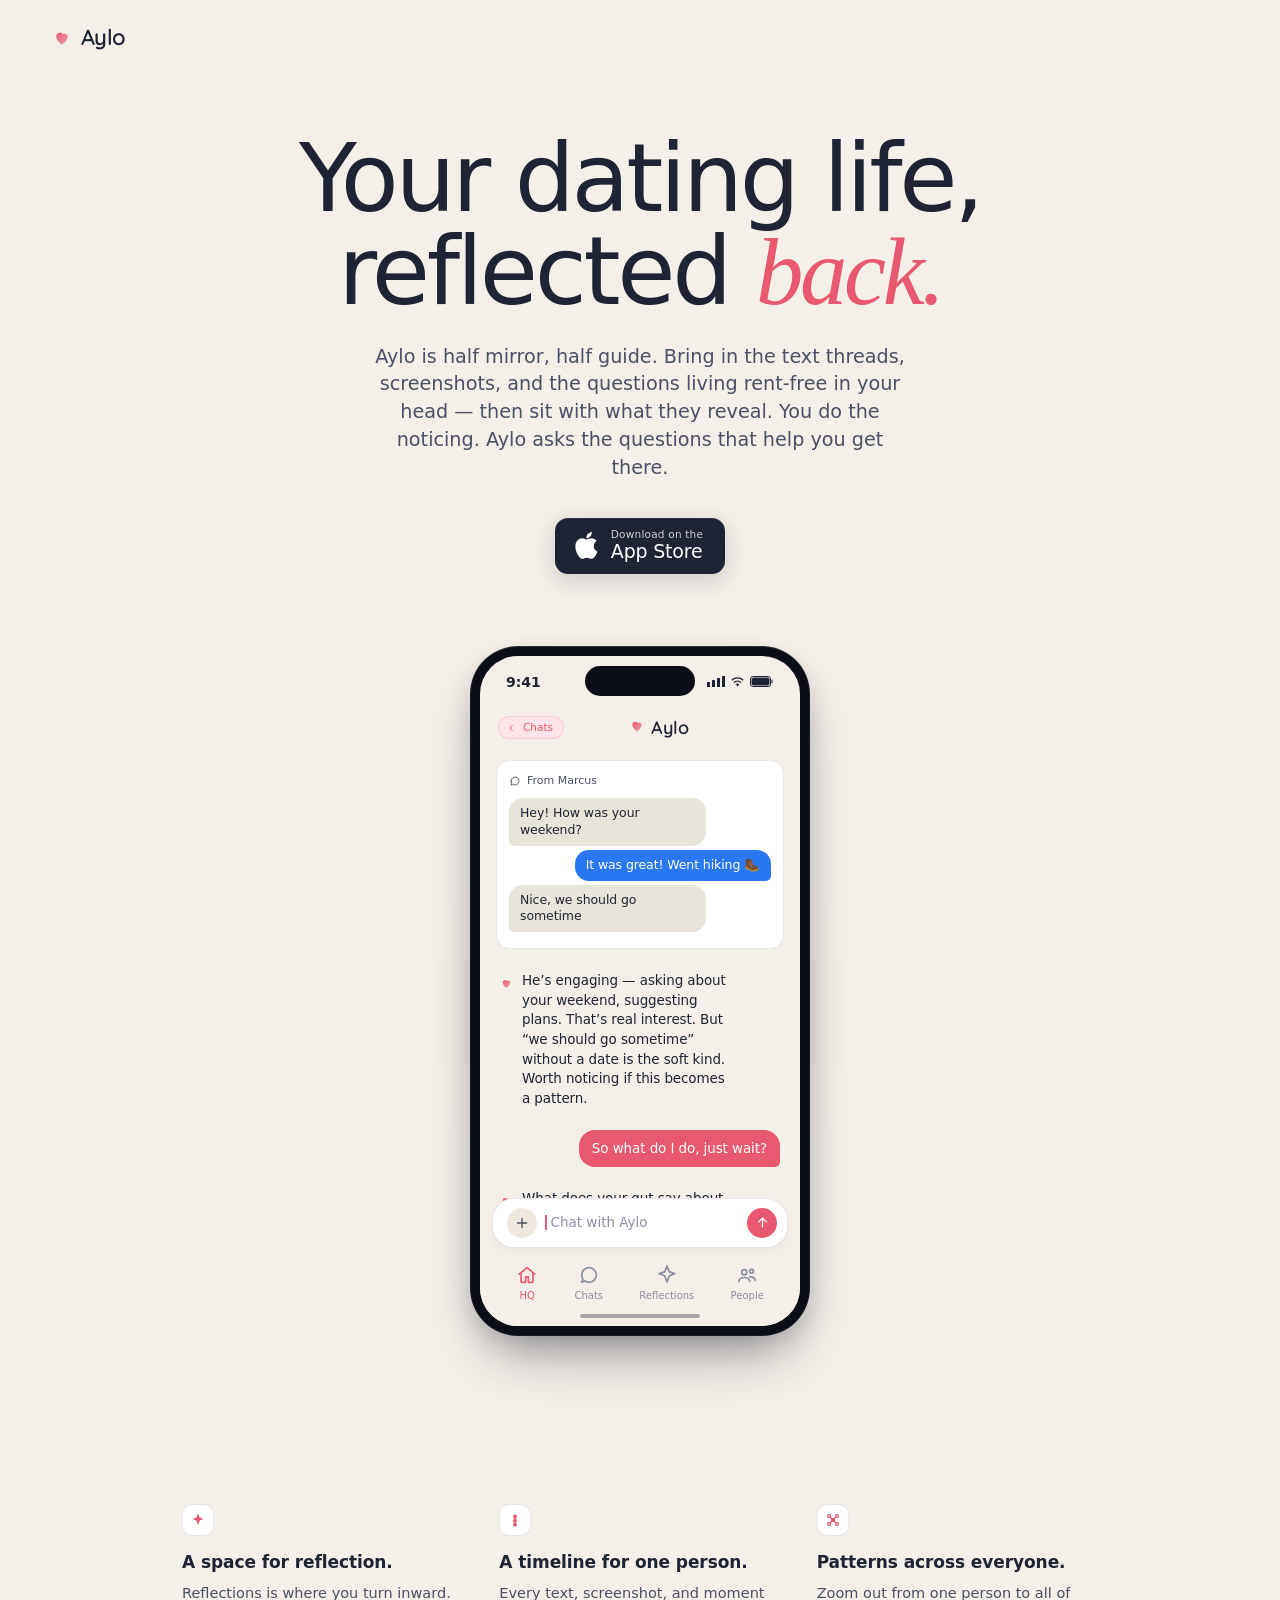
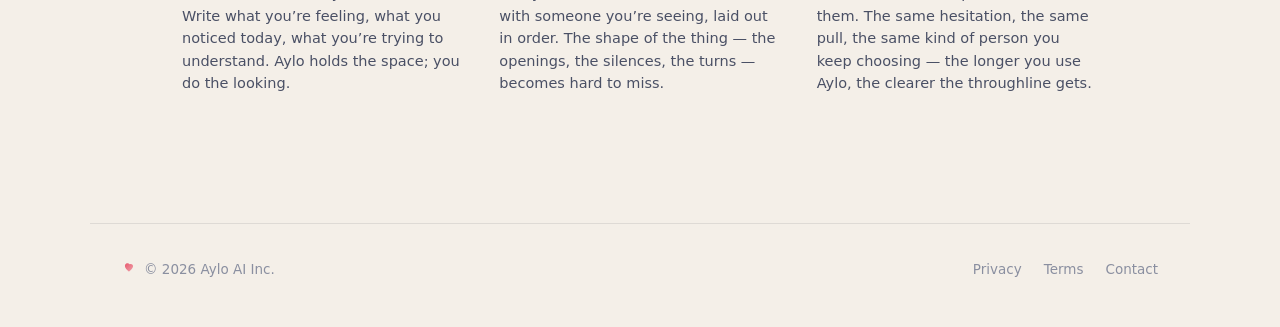
==== index.html @ 31a2b853 "Add landing page, privacy policy, and terms of service - Landing page with phone mockup, value props" ====
<!DOCTYPE html>
<html lang="en">
<head>
<meta charset="UTF-8">
<meta name="viewport" content="width=device-width, initial-scale=1.0">
<title>Aylo — A quiet place to think</title>
<meta name="description" content="Aylo is a gentle journaling companion. Daily reflection, kept private.">
<link rel="preconnect" href="https://fonts.googleapis.com">
<link rel="preconnect" href="https://fonts.gstatic.com" crossorigin="">
<link href="https://fonts.googleapis.com/css2?family=Quicksand:wght@500;600;700&display=swap" rel="stylesheet">
<style>
  :root {
    --bg: #F4EFE8;
    --bg-soft: #EFE8DE;
    --ink: #1E2433;
    --ink-mid: #4A5065;
    --ink-soft: #8A8FA0;
    --line: rgba(30,36,51,0.10);
    --line-strong: rgba(30,36,51,0.18);
    --card: #FFFFFF;
    --accent: #E8586E;
    --accent-soft: #FCE4E8;
  }
  *, *::before, *::after { box-sizing: border-box; }
  html, body { margin: 0; padding: 0; }
  html { -webkit-text-size-adjust: 100%; }
  body {
    font-family: "SF Pro Display", -apple-system, BlinkMacSystemFont, system-ui, "Segoe UI", sans-serif;
    background: var(--bg);
    color: var(--ink);
    -webkit-font-smoothing: antialiased;
    text-rendering: optimizeLegibility;
    line-height: 1.45;
  }
  a { color: inherit; text-decoration: none; }

  /* ── Top nav ───────────────────────────────────────── */
  .nav {
    display: flex; align-items: center; justify-content: space-between;
    padding: 22px 32px;
    max-width: 1240px; margin: 0 auto;
  }
  .brand { display: inline-flex; align-items: center; gap: 9px; font-size: 22px; letter-spacing: -0.01em; font-family: "Quicksand", system-ui, sans-serif; font-weight: 600; color: var(--ink); }
  .brand .heart { color: var(--accent); display: inline-flex; }
  .nav-links { display: flex; gap: 26px; font-size: 14.5px; color: var(--ink-mid); }
  .nav-links a:hover { color: var(--ink); }

  /* ── Hero ──────────────────────────────────────────── */
  .hero {
    max-width: 1100px; margin: 0 auto;
    padding: 56px 32px 80px;
    text-align: center;
  }
  .eyebrow {
    display: inline-flex; align-items: center; gap: 8px;
    padding: 6px 14px; border-radius: 999px;
    background: var(--card); border: 1px solid var(--line);
    font-size: 12.5px; color: var(--ink-mid); letter-spacing: 0.01em;
    margin-bottom: 28px;
  }
  .eyebrow .dot { width: 6px; height: 6px; border-radius: 999px; background: var(--accent); }
  h1.headline {
    font-size: clamp(48px, 7.4vw, 96px);
    line-height: 0.98;
    letter-spacing: -0.035em;
    font-weight: 500;
    margin: 0 0 24px;
    color: var(--ink);
  }
  h1.headline em {
    font-style: italic;
    font-family: "Iowan Old Style", "Georgia", "Times New Roman", serif;
    font-weight: 400;
    color: var(--accent);
  }
  .sub {
    font-size: clamp(17px, 1.5vw, 21px);
    color: var(--ink-mid);
    max-width: 540px;
    margin: 0 auto 36px;
    line-height: 1.45;
  }

  /* ── App Store badge ──────────────────────────────── */
  .store-row { display: inline-flex; align-items: center; gap: 14px; flex-wrap: wrap; justify-content: center; }
  .store-badge {
    display: inline-flex; align-items: center; gap: 12px;
    background: #1E2433; color: #fff;
    padding: 11px 22px 12px 18px;
    border-radius: 13px;
    transition: transform 160ms ease, box-shadow 160ms ease;
    box-shadow: 0 1px 0 rgba(255,255,255,0.06) inset, 0 6px 24px rgba(30,36,51,0.18);
  }
  .store-badge:hover { transform: translateY(-1px); box-shadow: 0 1px 0 rgba(255,255,255,0.06) inset, 0 12px 32px rgba(30,36,51,0.22); }
  .store-badge .apple { display: inline-flex; }
  .store-badge .lines { display: flex; flex-direction: column; line-height: 1.05; text-align: left; }
  .store-badge .small { font-size: 10.5px; opacity: 0.78; letter-spacing: 0.02em; }
  .store-badge .big { font-size: 19px; font-weight: 500; letter-spacing: -0.01em; margin-top: 2px; }
  .store-note { font-size: 13px; color: var(--ink-soft); }

  /* ── Phone mockup ─────────────────────────────────── */
  .phone-stage {
    margin: 72px auto 0;
    position: relative;
    width: 340px; height: 690px;
  }
  .phone-glow {
    position: absolute; inset: -40px -80px -10px;
    background: radial-gradient(60% 50% at 50% 55%, rgba(232,88,110,0.10), transparent 70%);
    z-index: 0; pointer-events: none;
  }
  .phone {
    position: relative; z-index: 1;
    width: 340px; height: 690px;
    background: #0B0E16;
    border-radius: 48px;
    padding: 10px;
    box-shadow:
      0 0 0 1px rgba(255,255,255,0.06) inset,
      0 1px 0 rgba(255,255,255,0.08) inset,
      0 30px 60px -20px rgba(30,36,51,0.45),
      0 12px 30px -8px rgba(30,36,51,0.25);
  }
  .phone-screen {
    position: relative;
    width: 100%; height: 100%;
    background: #F4EFE8;
    border-radius: 38px;
    overflow: hidden;
  }
  .phone-screen .notch {
    position: absolute; top: 10px; left: 50%; transform: translateX(-50%);
    width: 110px; height: 30px;
    background: #0B0E16; border-radius: 999px;
    z-index: 5;
  }
  .status {
    display: flex; align-items: center; justify-content: space-between;
    padding: 16px 26px 0; font-size: 14px; font-weight: 600;
    color: var(--ink);
  }
  .status .right { display: inline-flex; gap: 5px; align-items: center; }
  .screen-top {
    display: flex; align-items: center; justify-content: space-between;
    padding: 22px 18px 0;
  }
  .usage-pill {
    display: inline-flex; align-items: center; gap: 7px;
    padding: 5px 10px 5px 7px;
    background: var(--accent-soft);
    border: 1px solid rgba(232,88,110,0.18);
    border-radius: 999px;
    font-size: 10.5px; color: var(--accent); font-weight: 500; line-height: 1.05;
  }
  .usage-pill .ring {
    width: 14px; height: 14px; border-radius: 999px;
    border: 1.5px solid var(--accent);
    position: relative;
  }
  .usage-pill .ring::after {
    content: ''; position: absolute; inset: -1.5px;
    border-radius: 999px;
    background: conic-gradient(var(--accent) 96%, transparent 0);
    -webkit-mask: radial-gradient(circle, transparent 4px, #000 5px);
    mask: radial-gradient(circle, transparent 4px, #000 5px);
  }
  .brand-mark { display: inline-flex; align-items: center; gap: 6px; font-family: "Quicksand", system-ui, sans-serif; font-weight: 600; font-size: 18px; color: var(--ink); letter-spacing: -0.005em; }
  .brand-mark .heart { color: var(--accent); }
  .gear {
    width: 28px; height: 28px; border-radius: 999px;
    display: inline-flex; align-items: center; justify-content: center;
    color: var(--ink-mid);
  }
  .chat-area { padding: 18px 16px 130px; display: flex; flex-direction: column; gap: 12px; text-align: left; }
  .upload-card {
    background: #fff; border: 1px solid var(--line); border-radius: 14px;
    padding: 12px 12px 12px; margin-bottom: 4px;
  }
  .upload-card .upload-meta {
    display: flex; align-items: center; gap: 6px;
    color: var(--ink-mid); font-size: 11px; font-weight: 500; margin-bottom: 9px;
  }
  .upload-card .upload-meta svg { width: 12px; height: 12px; }
  .bubble-row { display: flex; }
  .bubble-row.left { justify-content: flex-start; }
  .bubble-row.right { justify-content: flex-end; }
  .bubble {
    max-width: 75%; padding: 7px 11px;
    font-size: 12.5px; line-height: 1.35; letter-spacing: -0.1px;
    margin-bottom: 4px;
  }
  .bubble.them { background: #E9E4DA; color: var(--ink); border-radius: 14px 14px 14px 5px; }
  .bubble.me   { background: #2A78F1; color: #fff;  border-radius: 14px 14px 5px 14px; }
  .aylo-msg {
    display: flex; align-items: flex-start; gap: 9px;
    margin: 6px 12px 6px 4px; padding-right: 14%;
  }
  .aylo-msg .heart-ico { color: var(--accent); flex-shrink: 0; margin-top: 2px; }
  .aylo-msg p { margin: 0; font-size: 13.5px; line-height: 1.45; letter-spacing: -0.1px; color: var(--ink); }
  .me-reply {
    align-self: flex-end; max-width: 78%;
    background: var(--accent); color: #fff;
    padding: 9px 13px; border-radius: 16px 16px 5px 16px;
    font-size: 13.5px; line-height: 1.4; letter-spacing: -0.1px;
    margin: 4px 4px 4px 0;
  }
  .composer {
    position: absolute; left: 12px; right: 12px; bottom: 78px;
    background: #fff; border: 1px solid var(--line); border-radius: 22px;
    padding: 9px 10px 9px 14px;
    display: flex; align-items: center; gap: 8px;
    box-shadow: 0 4px 14px rgba(30,36,51,0.04);
  }
  .composer .ph { flex: 1; color: var(--ink-soft); font-size: 13.5px; display: inline-flex; align-items: center; }
  .composer .caret {
    display: inline-block; width: 1.5px; height: 15px;
    background: var(--accent); margin-right: 4px;
    vertical-align: middle;
  }
  .composer .plus {
    width: 30px; height: 30px; border-radius: 999px;
    background: var(--bg-soft); color: var(--ink-mid);
    display: inline-flex; align-items: center; justify-content: center;
  }
  .composer .send {
    width: 30px; height: 30px; border-radius: 999px;
    background: var(--accent); color: #fff;
    display: inline-flex; align-items: center; justify-content: center;
  }
  .tabbar {
    position: absolute; left: 0; right: 0; bottom: 0;
    display: flex; justify-content: space-around; align-items: center;
    padding: 12px 18px 22px;
    background: linear-gradient(to top, rgba(244,239,232,1) 60%, rgba(244,239,232,0));
  }
  .tab { display: flex; flex-direction: column; align-items: center; gap: 3px; font-size: 10px; color: var(--ink-soft); }
  .tab.active { color: var(--accent); }
  .tab svg { width: 22px; height: 22px; }
  .home-ind {
    position: absolute; left: 50%; bottom: 8px; transform: translateX(-50%);
    width: 120px; height: 4px; border-radius: 999px; background: rgba(30,36,51,0.35);
  }

  /* ── Value strip ──────────────────────────────────── */
  .values {
    max-width: 980px; margin: 24px auto 0;
    padding: 64px 32px 32px;
    display: grid; grid-template-columns: repeat(3, 1fr);
    gap: 36px;
  }
  .value h3 {
    font-size: 17px; font-weight: 600; margin: 0 0 8px;
    letter-spacing: -0.005em;
  }
  .value p { font-size: 14.5px; color: var(--ink-mid); margin: 0; line-height: 1.55; }
  .value .icon {
    width: 32px; height: 32px; border-radius: 10px;
    background: var(--card); border: 1px solid var(--line);
    display: inline-flex; align-items: center; justify-content: center;
    color: var(--accent); margin-bottom: 14px;
  }

  /* ── Footer ───────────────────────────────────────── */
  footer {
    max-width: 1100px; margin: 96px auto 0;
    padding: 36px 32px 48px;
    border-top: 1px solid var(--line);
    display: flex; justify-content: space-between; align-items: center;
    flex-wrap: wrap; gap: 18px;
    font-size: 13.5px; color: var(--ink-soft);
  }
  footer .links { display: flex; gap: 22px; }
  footer .links a:hover { color: var(--ink); }
  footer .brand-line { display: inline-flex; align-items: center; gap: 8px; }
  footer .brand-line .heart { color: var(--accent); }

  @media (max-width: 720px) {
    .nav { padding: 18px 22px; }
    .nav-links { display: none; }
    .hero { padding: 32px 22px 56px; }
    .values { grid-template-columns: 1fr; gap: 28px; padding: 48px 22px 16px; }
    footer { padding: 28px 22px 36px; }
    .phone-stage { transform: scale(0.92); transform-origin: top center; margin-top: 56px; }
  }
</style>
</head>
<body>

<!-- ─────────── Nav ─────────── -->
<nav class="nav">
  <a class="brand" href="/">
    <span class="heart" aria-hidden="true">
      <svg width="20" height="20" viewBox="0 0 24 24" fill="none">
        <defs>
          <linearGradient id="navHeart" x1="0" y1="0" x2="1" y2="1">
            <stop offset="0%" stop-color="currentColor" stop-opacity="1"/>
            <stop offset="100%" stop-color="currentColor" stop-opacity="0.5"/>
          </linearGradient>
        </defs>
        <path fill="url(#navHeart)" d="M12 20s-7-4.5-7-10a4.5 4.5 0 0 1 8-2.8A4.5 4.5 0 0 1 19 10c0 5.5-7 10-7 10z"/>
      </svg>
    </span>
    Aylo
  </a>
  <div class="nav-links">
  </div>
</nav>

<!-- ─────────── Hero ─────────── -->
<section class="hero">
  <h1 class="headline">Your dating life,<br>reflected <em>back.</em></h1>

  <p class="sub">Aylo is half mirror, half guide. Bring in the text threads, screenshots, and the questions living rent-free in your head — then sit with what they reveal. You do the noticing. Aylo asks the questions that help you get there.</p>

  <div class="store-row">
    <a class="store-badge" href="#" aria-label="Download on the App Store">
      <span class="apple" aria-hidden="true">
        <svg width="26" height="32" viewBox="0 0 28 34" fill="#fff">
          <path d="M22.4 18.1c0-3.7 3-5.4 3.1-5.5-1.7-2.5-4.4-2.8-5.3-2.9-2.3-.2-4.4 1.3-5.6 1.3-1.2 0-2.9-1.3-4.8-1.2-2.5 0-4.7 1.4-6 3.7-2.6 4.4-.7 11 1.8 14.7 1.2 1.8 2.7 3.8 4.6 3.7 1.9-.1 2.5-1.2 4.8-1.2 2.2 0 2.8 1.2 4.8 1.2 2 0 3.3-1.8 4.5-3.6 1.4-2.1 2-4.1 2-4.2-.1 0-3.9-1.5-3.9-6zM18.8 7.5c1-1.2 1.7-2.9 1.5-4.6-1.5.1-3.3 1-4.3 2.2-1 1.1-1.8 2.8-1.6 4.5 1.7.2 3.4-.9 4.4-2.1z"/>
        </svg>
      </span>
      <span class="lines">
        <span class="small">Download on the</span>
        <span class="big">App Store</span>
      </span>
    </a>

  </div>

  <!-- ─────────── Phone ─────────── -->
  <div class="phone-stage" aria-hidden="true">
    <div class="phone-glow"></div>
    <div class="phone">
      <div class="phone-screen">
        <div class="notch"></div>
        <div class="status">
          <span>9:41</span>
          <span class="right">
            <svg width="18" height="11" viewBox="0 0 18 11" fill="currentColor"><rect x="0" y="6" width="3" height="5" rx="0.6"/><rect x="5" y="4" width="3" height="7" rx="0.6"/><rect x="10" y="2" width="3" height="9" rx="0.6"/><rect x="15" y="0" width="3" height="11" rx="0.6"/></svg>
            <svg width="15" height="11" viewBox="0 0 15 11" fill="currentColor"><path d="M7.5 1.3a9 9 0 0 1 6.2 2.4l-.9 1A7.7 7.7 0 0 0 7.5 2.6 7.7 7.7 0 0 0 2.2 4.7l-.9-1a9 9 0 0 1 6.2-2.4zm0 3.1a6 6 0 0 1 4.1 1.6l-.9 1a4.7 4.7 0 0 0-3.2-1.3 4.7 4.7 0 0 0-3.2 1.3l-.9-1a6 6 0 0 1 4.1-1.6zm0 3.1a3 3 0 0 1 2 .8l-2 2.2-2-2.2a3 3 0 0 1 2-.8z"/></svg>
            <svg width="24" height="11" viewBox="0 0 24 11" fill="none" stroke="currentColor" stroke-width="1"><rect x="0.5" y="0.5" width="20" height="10" rx="2.5"/><rect x="2" y="2" width="17" height="7" rx="1.5" fill="currentColor"/><path d="M22 4v3" stroke-linecap="round"/></svg>
          </span>
        </div>
        <div class="screen-top">
          <span class="usage-pill">
            <svg width="10" height="10" viewBox="0 0 24 24" fill="none" stroke="currentColor" stroke-width="2.4" stroke-linecap="round" stroke-linejoin="round"><path d="M15 6l-6 6 6 6"/></svg>
            Chats
          </span>
          <span class="brand-mark">
            <span class="heart" aria-hidden="true">
              <svg width="16" height="16" viewBox="0 0 24 24" fill="none">
                <defs>
                  <linearGradient id="phoneHeart" x1="0" y1="0" x2="1" y2="1">
                    <stop offset="0%" stop-color="currentColor" stop-opacity="1"/>
                    <stop offset="100%" stop-color="currentColor" stop-opacity="0.5"/>
                  </linearGradient>
                </defs>
                <path fill="url(#phoneHeart)" d="M12 20s-7-4.5-7-10a4.5 4.5 0 0 1 8-2.8A4.5 4.5 0 0 1 19 10c0 5.5-7 10-7 10z"/>
              </svg>
            </span>
            Aylo
          </span>
          <span style="width: 28px; height: 28px;"></span>
        </div>
        <div class="chat-area">
          <div class="upload-card">
            <div class="upload-meta">
              <svg viewBox="0 0 24 24" fill="none" stroke="currentColor" stroke-width="1.8" stroke-linecap="round" stroke-linejoin="round"><path d="M4 12a8 8 0 1 1 3.5 6.6L4 20l1.4-3.6A7.96 7.96 0 0 1 4 12z"/></svg>
              From Marcus
            </div>
            <div class="bubble-row left"><div class="bubble them">Hey! How was your weekend?</div></div>
            <div class="bubble-row right"><div class="bubble me">It was great! Went hiking 🥾</div></div>
            <div class="bubble-row left"><div class="bubble them">Nice, we should go sometime</div></div>
          </div>
          <div class="aylo-msg">
            <span class="heart-ico" aria-hidden="true">
              <svg width="13" height="13" viewBox="0 0 24 24" fill="none">
                <defs><linearGradient id="phoneHeartMsg" x1="0" y1="0" x2="1" y2="1"><stop offset="0%" stop-color="currentColor" stop-opacity="1"/><stop offset="100%" stop-color="currentColor" stop-opacity="0.5"/></linearGradient></defs>
                <path fill="url(#phoneHeartMsg)" d="M12 20s-7-4.5-7-10a4.5 4.5 0 0 1 8-2.8A4.5 4.5 0 0 1 19 10c0 5.5-7 10-7 10z"/>
              </svg>
            </span>
            <p>He&rsquo;s engaging — asking about your weekend, suggesting plans. That&rsquo;s real interest. But &ldquo;we should go sometime&rdquo; without a date is the soft kind. Worth noticing if this becomes a pattern.</p>
          </div>
          <div class="me-reply">So what do I do, just wait?</div>
          <div class="aylo-msg">
            <span class="heart-ico" aria-hidden="true">
              <svg width="13" height="13" viewBox="0 0 24 24" fill="none"><use href="#phoneHeartMsg"/><path fill="url(#phoneHeartMsg)" d="M12 20s-7-4.5-7-10a4.5 4.5 0 0 1 8-2.8A4.5 4.5 0 0 1 19 10c0 5.5-7 10-7 10z"/></svg>
            </span>
            <p>What does your gut say about him so far?</p>
          </div>
        </div>
        <div class="composer">
          <span class="plus"><svg width="16" height="16" viewBox="0 0 24 24" fill="none" stroke="currentColor" stroke-width="2" stroke-linecap="round"><path d="M12 5v14M5 12h14"/></svg></span>
          <span class="ph"><span class="caret"></span>Chat with Aylo</span>
          <span class="send"><svg width="15" height="15" viewBox="0 0 24 24" fill="none" stroke="currentColor" stroke-width="2.2" stroke-linecap="round" stroke-linejoin="round"><path d="M12 19V5"/><path d="m6 11 6-6 6 6"/></svg></span>
        </div>
        <div class="tabbar">
          <div class="tab active">
            <svg viewBox="0 0 24 24" fill="none" stroke="currentColor" stroke-width="1.8" stroke-linecap="round" stroke-linejoin="round"><path d="M3.5 11 12 4l8.5 7"/><path d="M5.5 10v9a1 1 0 0 0 1 1h4v-6h3v6h4a1 1 0 0 0 1-1v-9"/></svg>
            HQ
          </div>
          <div class="tab">
            <svg viewBox="0 0 24 24" fill="none" stroke="currentColor" stroke-width="1.8" stroke-linecap="round" stroke-linejoin="round"><path d="M4 12a8 8 0 1 1 3.5 6.6L4 20l1.4-3.6A7.96 7.96 0 0 1 4 12z"/></svg>
            Chats
          </div>
          <div class="tab">
            <svg viewBox="0 0 24 24" fill="none" stroke="currentColor" stroke-width="1.8" stroke-linecap="round" stroke-linejoin="round"><path d="M12 2l2.2 6.3L20.5 10.5l-5.9 2.3L12 19.5l-2.6-6.7L3.5 10.5l6.3-2.2z"/></svg>
            Reflections
          </div>
          <div class="tab">
            <svg viewBox="0 0 24 24" fill="none" stroke="currentColor" stroke-width="1.8" stroke-linecap="round" stroke-linejoin="round"><circle cx="9" cy="9" r="2.8"/><path d="M3 19c.5-3 3-4.3 6-4.3s5.5 1.3 6 4.3"/><circle cx="17" cy="8" r="2.1"/><path d="M15 14c3 0 6 1.1 6 4"/></svg>
            People
          </div>
        </div>
        <div class="home-ind"></div>
      </div>
    </div>
  </div>
</section>

<!-- ─────────── Value strip ─────────── -->
<section class="values">
  <div class="value">
    <span class="icon">
      <svg width="16" height="16" viewBox="0 0 24 24" fill="currentColor" stroke="none"><path d="M12 2l2.2 6.3L20.5 10.5l-5.9 2.3L12 19.5l-2.6-6.7L3.5 10.5l6.3-2.2z"/></svg>
    </span>
    <h3>A space for reflection.</h3>
    <p>Reflections is where you turn inward. Write what you&rsquo;re feeling, what you noticed today, what you&rsquo;re trying to understand. Aylo holds the space; you do the looking.</p>
  </div>
  <div class="value">
    <span class="icon">
      <svg width="16" height="16" viewBox="0 0 24 24" fill="none" stroke="currentColor" stroke-width="1.8" stroke-linecap="round" stroke-linejoin="round"><path d="M12 4v16"/><circle cx="12" cy="7" r="2" fill="currentColor"/><circle cx="12" cy="13" r="2" fill="currentColor"/><circle cx="12" cy="19" r="2" fill="currentColor"/></svg>
    </span>
    <h3>A timeline for one person.</h3>
    <p>Every text, screenshot, and moment with someone you&rsquo;re seeing, laid out in order. The shape of the thing — the openings, the silences, the turns — becomes hard to miss.</p>
  </div>
  <div class="value">
    <span class="icon">
      <svg width="16" height="16" viewBox="0 0 24 24" fill="none" stroke="currentColor" stroke-width="1.8" stroke-linecap="round" stroke-linejoin="round"><circle cx="6" cy="6" r="2.2"/><circle cx="18" cy="6" r="2.2"/><circle cx="6" cy="18" r="2.2"/><circle cx="18" cy="18" r="2.2"/><circle cx="12" cy="12" r="2.2" fill="currentColor"/><path d="M7.5 7.5l3 3M16.5 7.5l-3 3M7.5 16.5l3-3M16.5 16.5l-3-3"/></svg>
    </span>
    <h3>Patterns across everyone.</h3>
    <p>Zoom out from one person to all of them. The same hesitation, the same pull, the same kind of person you keep choosing — the longer you use Aylo, the clearer the throughline gets.</p>
  </div>
</section>

<!-- ─────────── Footer ─────────── -->
<footer>
  <span class="brand-line">
    <span class="heart" aria-hidden="true">
      <svg width="14" height="14" viewBox="0 0 24 24" fill="none">
        <defs>
          <linearGradient id="footHeart" x1="0" y1="0" x2="1" y2="1">
            <stop offset="0%" stop-color="currentColor" stop-opacity="1"/>
            <stop offset="100%" stop-color="currentColor" stop-opacity="0.5"/>
          </linearGradient>
        </defs>
        <path fill="url(#footHeart)" d="M12 20s-7-4.5-7-10a4.5 4.5 0 0 1 8-2.8A4.5 4.5 0 0 1 19 10c0 5.5-7 10-7 10z"/>
      </svg>
    </span>
    © 2026 Aylo AI Inc.
  </span>
  <div class="links">
    <a href="privacy.html">Privacy</a>
    <a href="terms.html">Terms</a>
    <a href="mailto:hello@ayloai.com">Contact</a>
  </div>
</footer>

</body>
</html>
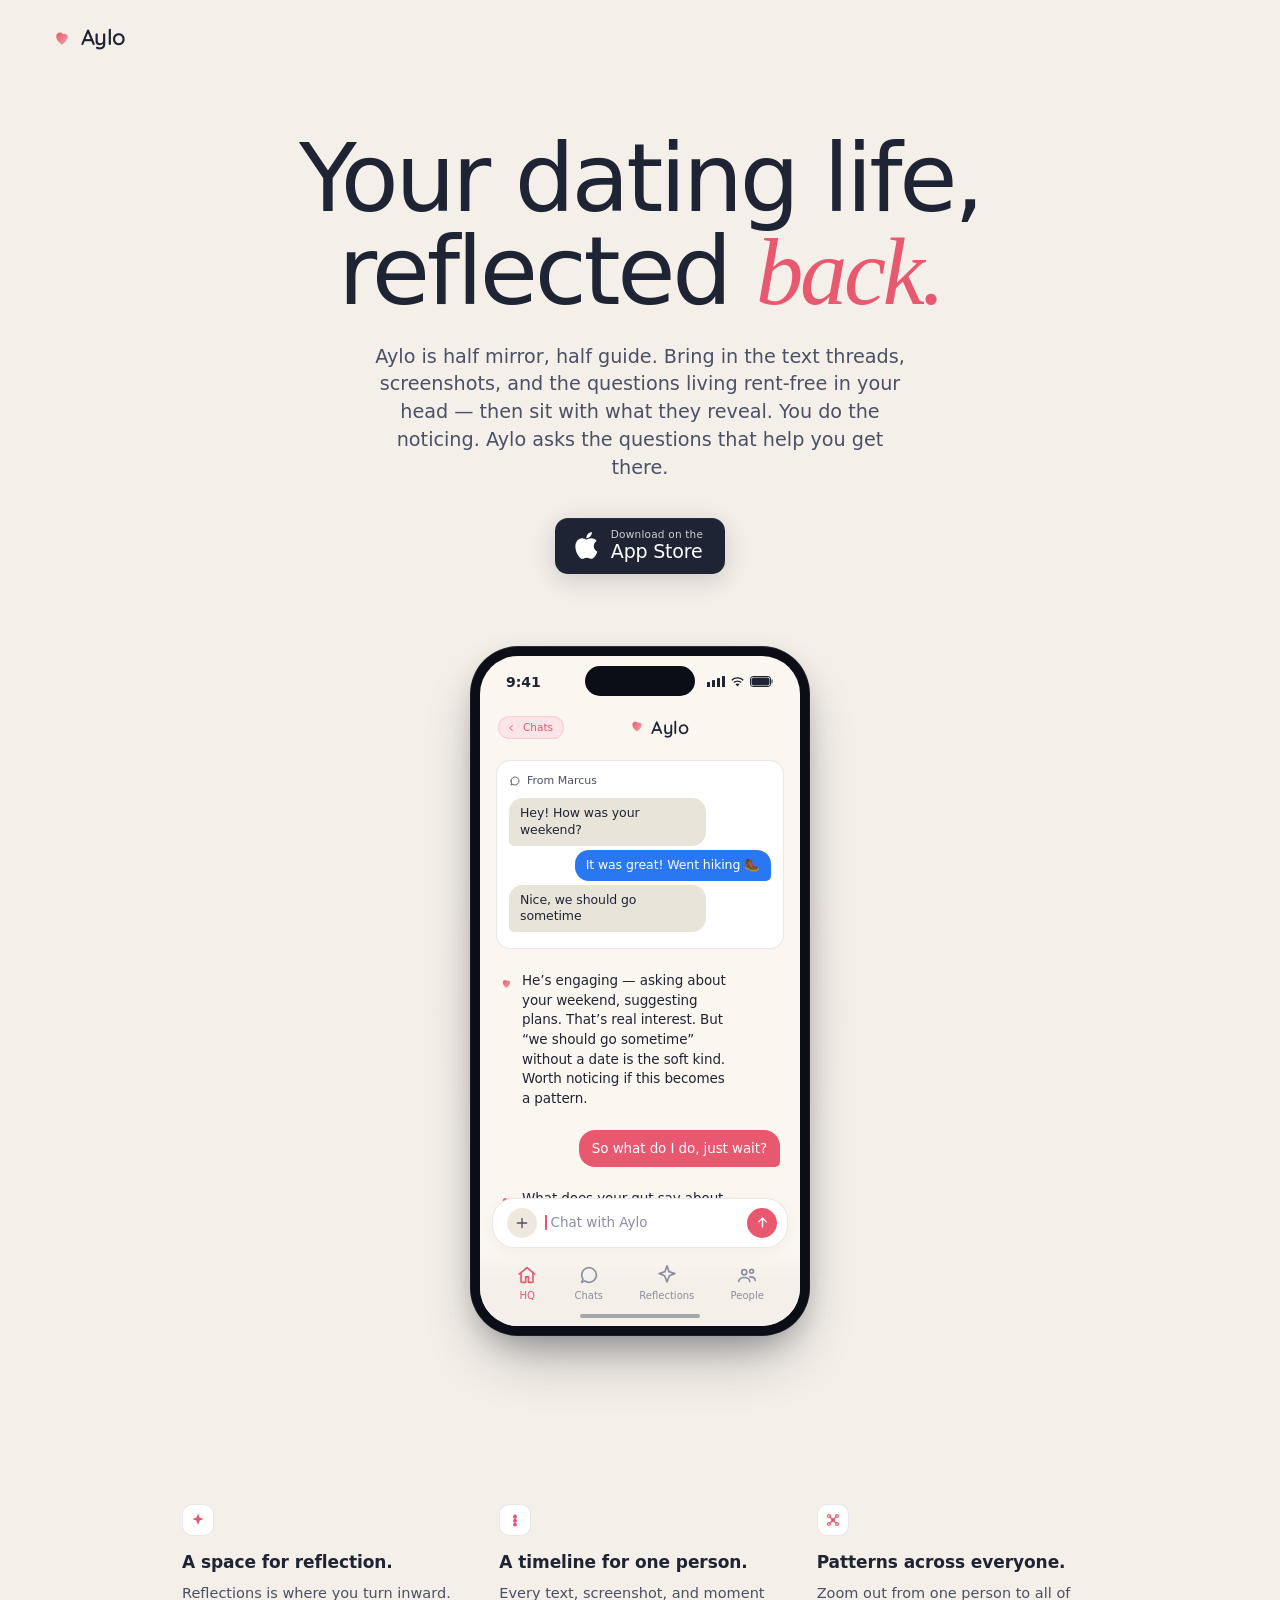
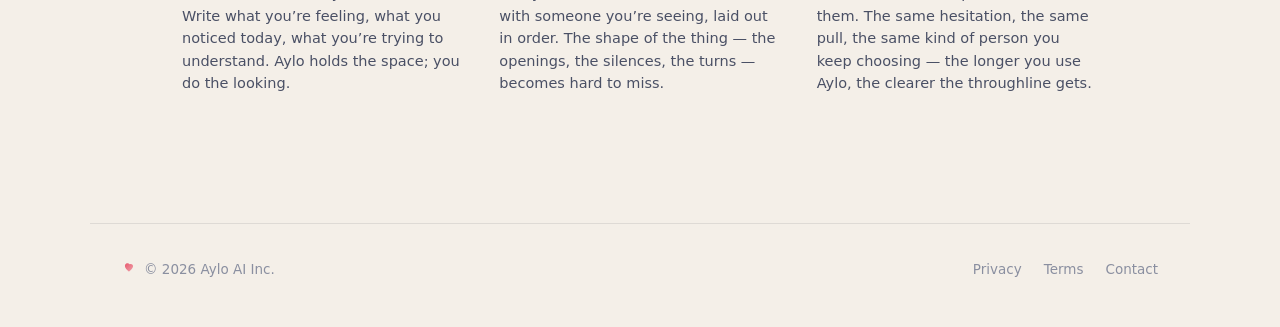
==== commit a6708fe5: "Lighten phone screen background to #FBF7F0 Co-Authored-By: Claude Opus 4.6 (1M context) <noreply@ant" ====
--- a/index.html
+++ b/index.html
@@ -124,7 +124,7 @@
   .phone-screen {
     position: relative;
     width: 100%; height: 100%;
-    background: #F4EFE8;
+    background: #FBF7F0;
     border-radius: 38px;
     overflow: hidden;
   }
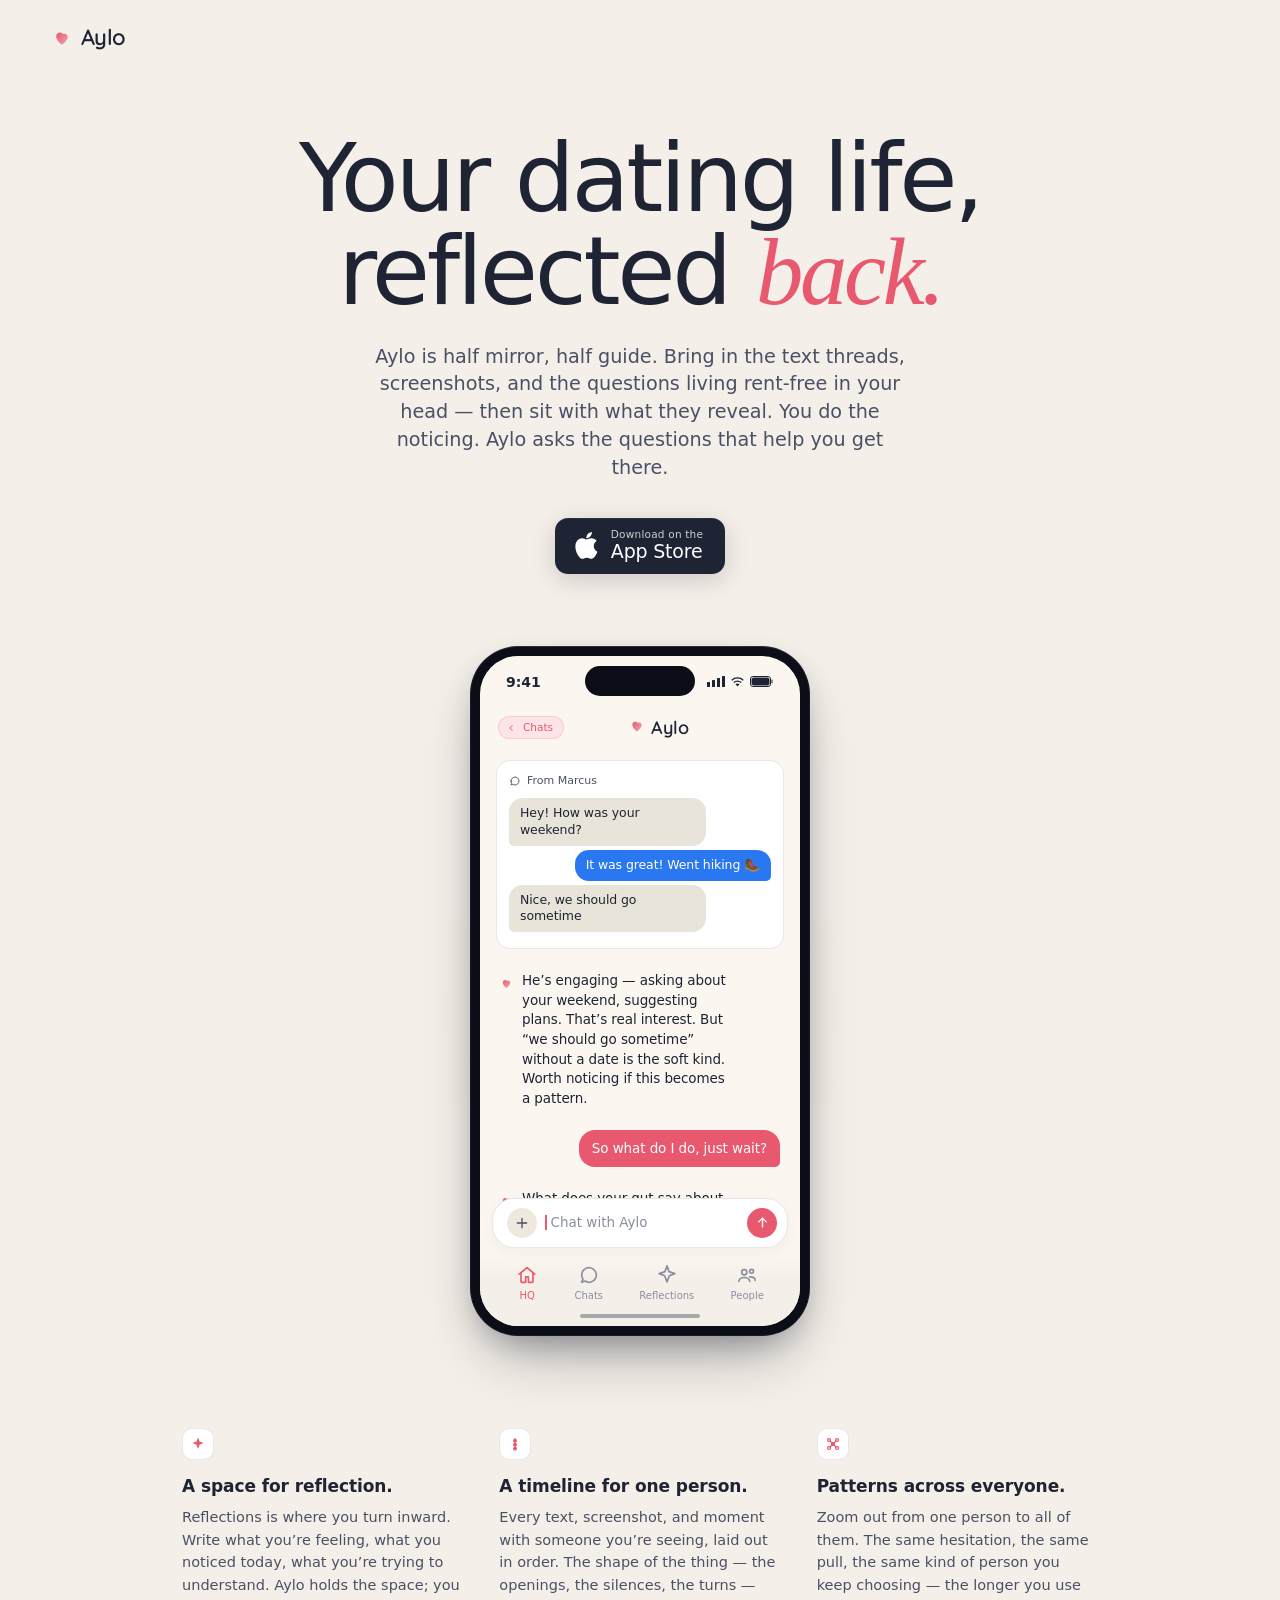
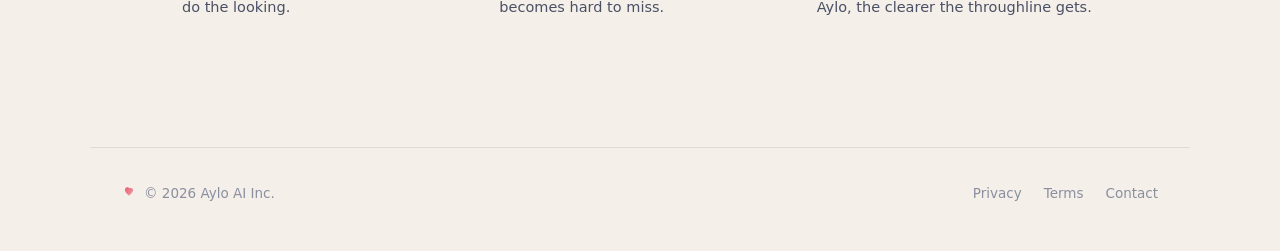
==== commit f595f3b8: "Reduce spacing between phone and value props Co-Authored-By: Claude Opus 4.6 (1M context) <noreply@a" ====
--- a/index.html
+++ b/index.html
@@ -243,8 +243,8 @@
 
   /* ── Value strip ──────────────────────────────────── */
   .values {
-    max-width: 980px; margin: 24px auto 0;
-    padding: 64px 32px 32px;
+    max-width: 980px; margin: -20px auto 0;
+    padding: 32px 32px 32px;
     display: grid; grid-template-columns: repeat(3, 1fr);
     gap: 36px;
   }
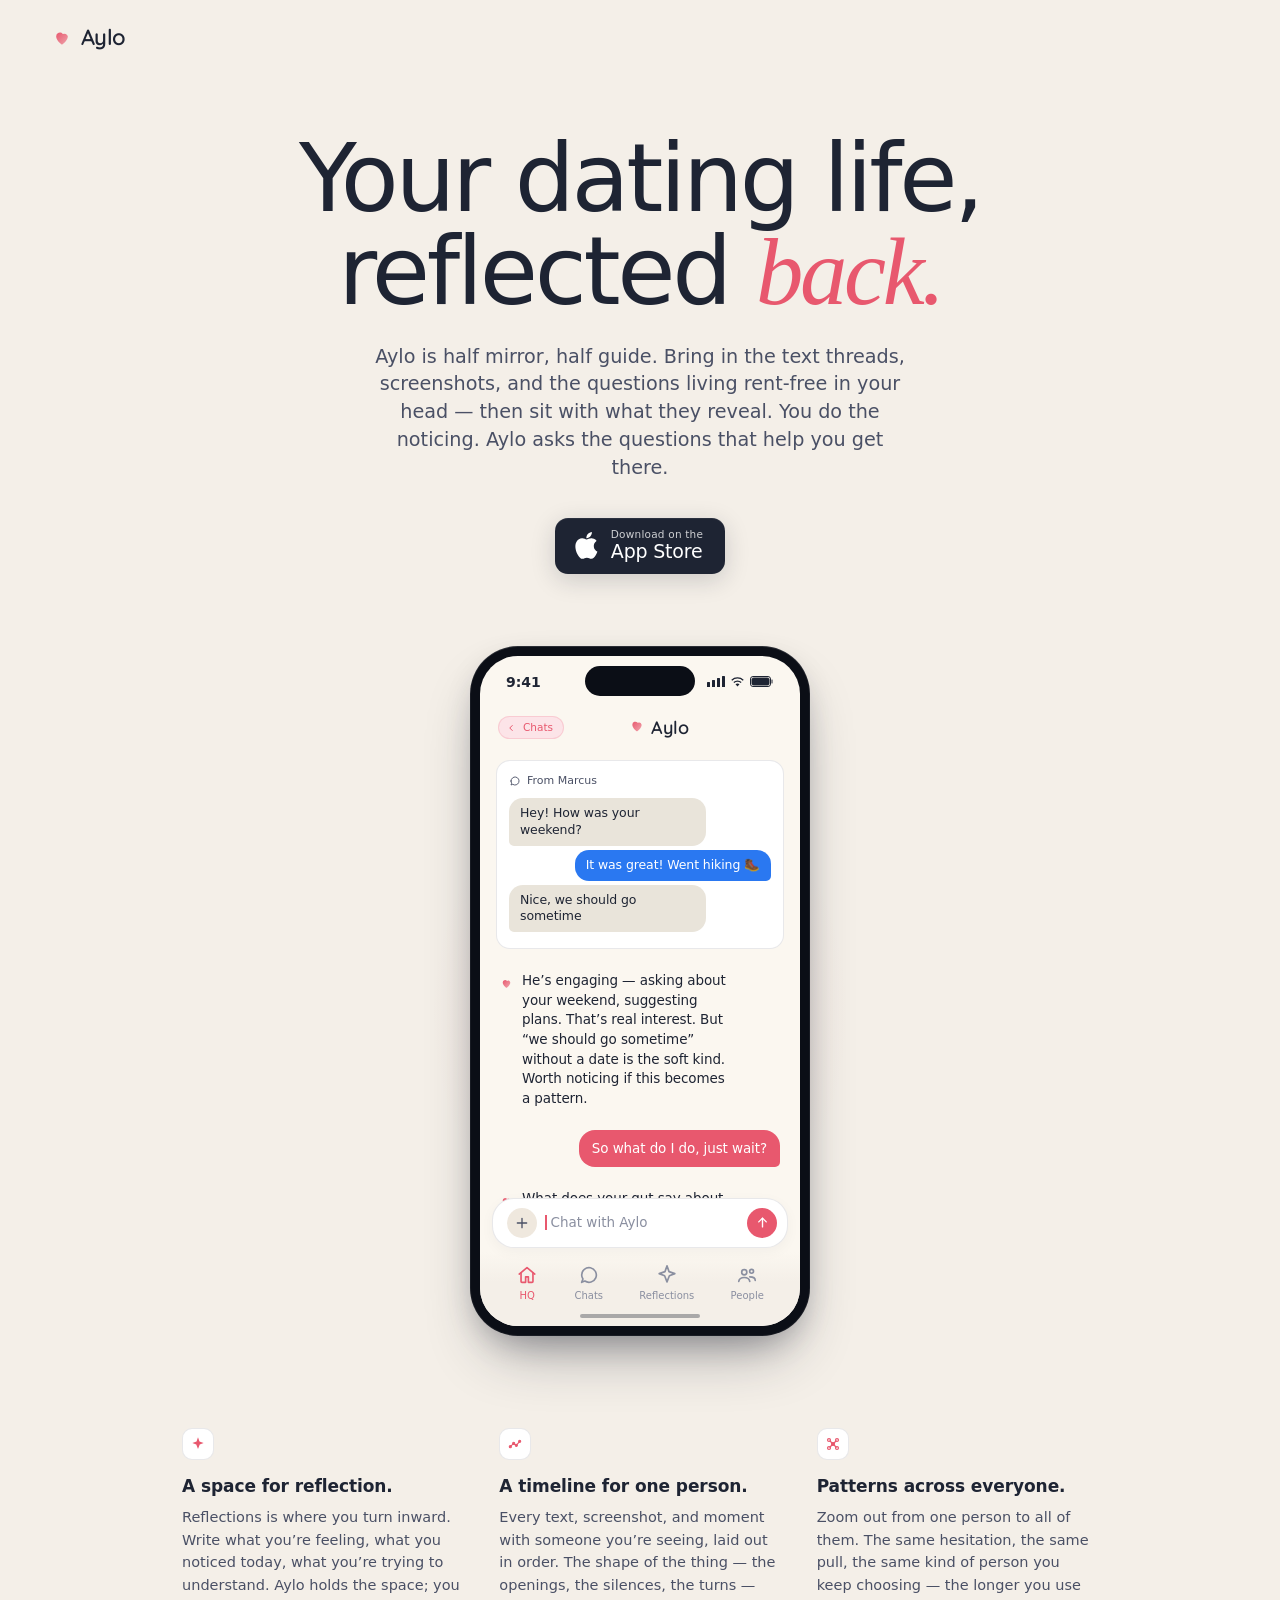
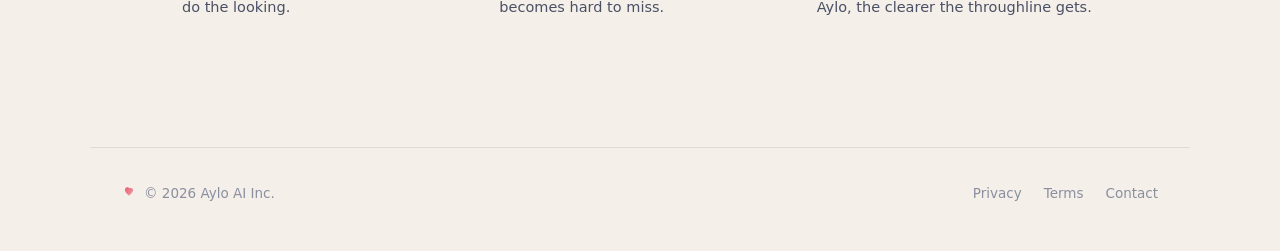
==== commit 6980906c: "Replace timeline icon with trend-line SVG Co-Authored-By: Claude Opus 4.6 (1M context) <noreply@anth" ====
--- a/index.html
+++ b/index.html
@@ -429,7 +429,7 @@
   </div>
   <div class="value">
     <span class="icon">
-      <svg width="16" height="16" viewBox="0 0 24 24" fill="none" stroke="currentColor" stroke-width="1.8" stroke-linecap="round" stroke-linejoin="round"><path d="M12 4v16"/><circle cx="12" cy="7" r="2" fill="currentColor"/><circle cx="12" cy="13" r="2" fill="currentColor"/><circle cx="12" cy="19" r="2" fill="currentColor"/></svg>
+      <svg width="16" height="16" viewBox="0 0 24 24" fill="none" stroke="currentColor" stroke-width="1.6" stroke-linecap="round" stroke-linejoin="round"><path d="M5 16 L 10 11 L 14 14 L 19 8"/><circle cx="5" cy="16" r="1.6" fill="currentColor"/><circle cx="10" cy="11" r="1.6" fill="currentColor"/><circle cx="14" cy="14" r="1.6" fill="currentColor"/><circle cx="19" cy="8" r="1.6" fill="currentColor"/></svg>
     </span>
     <h3>A timeline for one person.</h3>
     <p>Every text, screenshot, and moment with someone you&rsquo;re seeing, laid out in order. The shape of the thing — the openings, the silences, the turns — becomes hard to miss.</p>
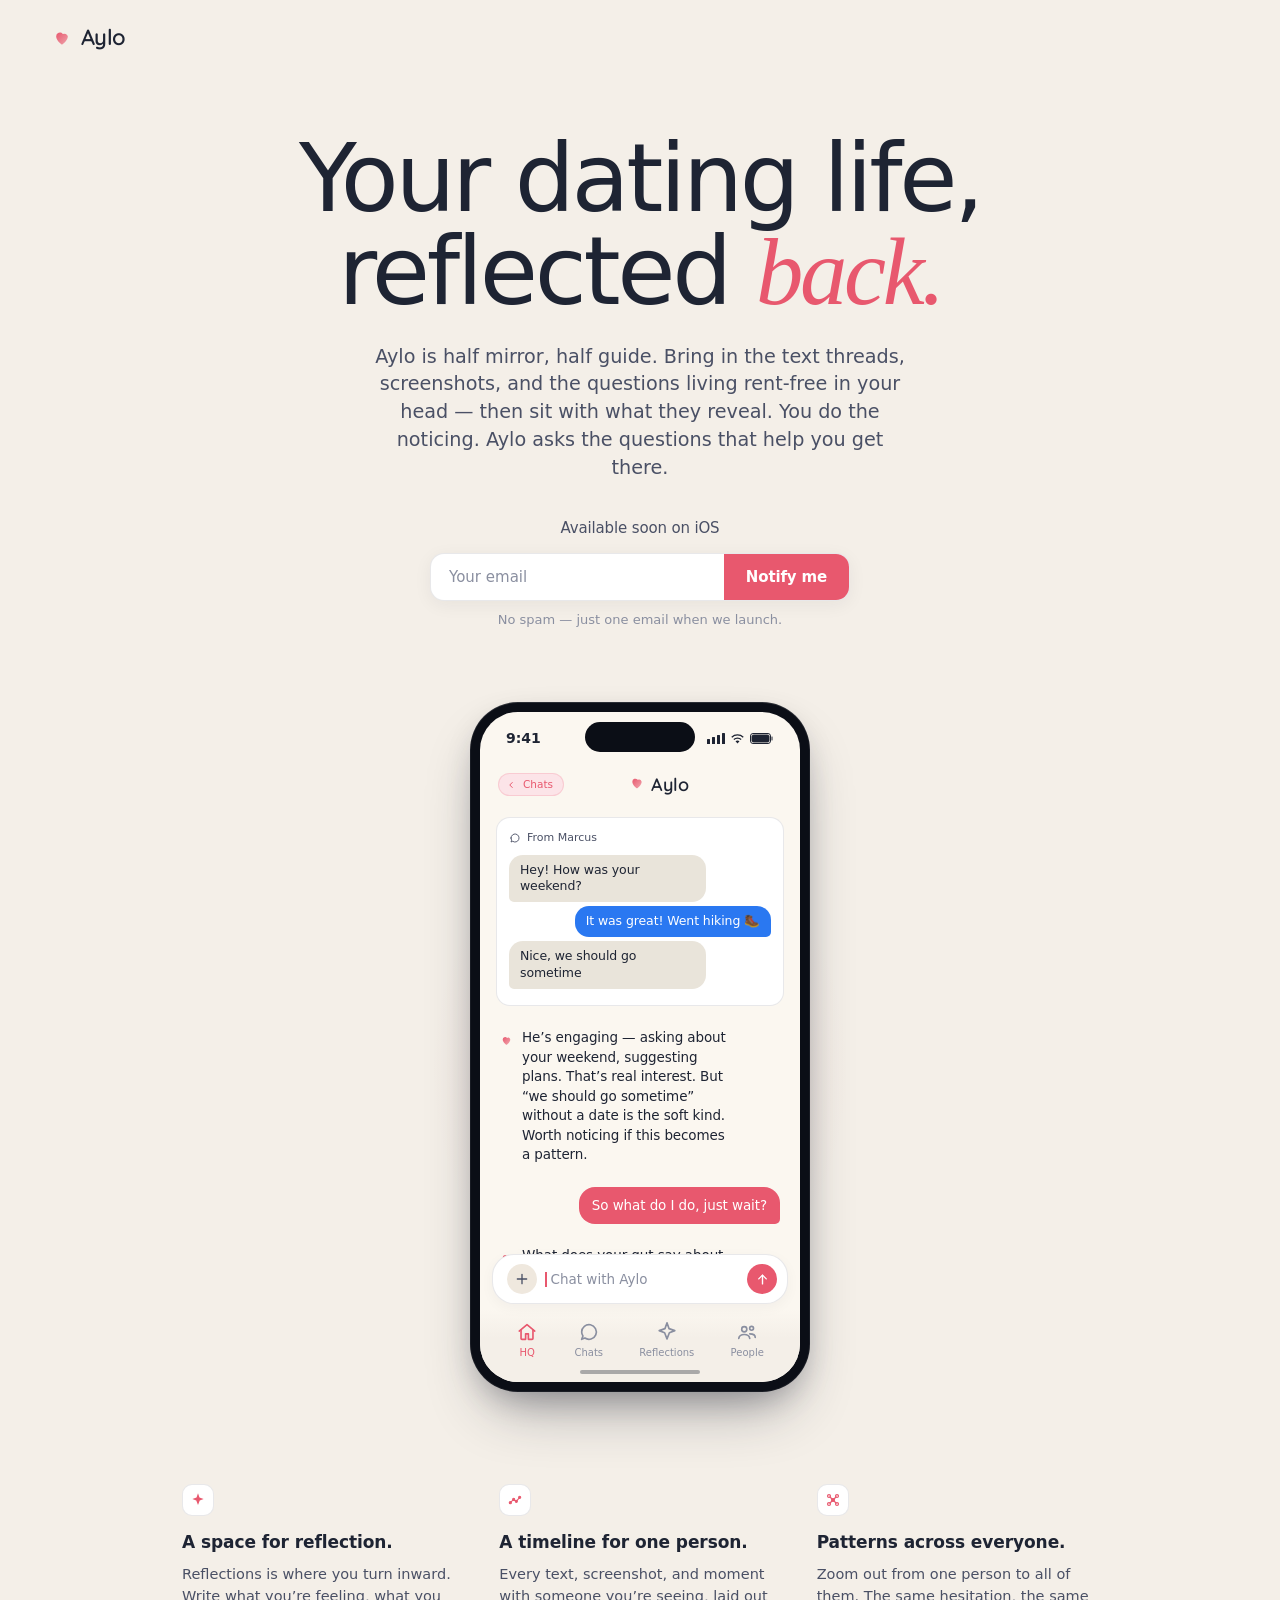
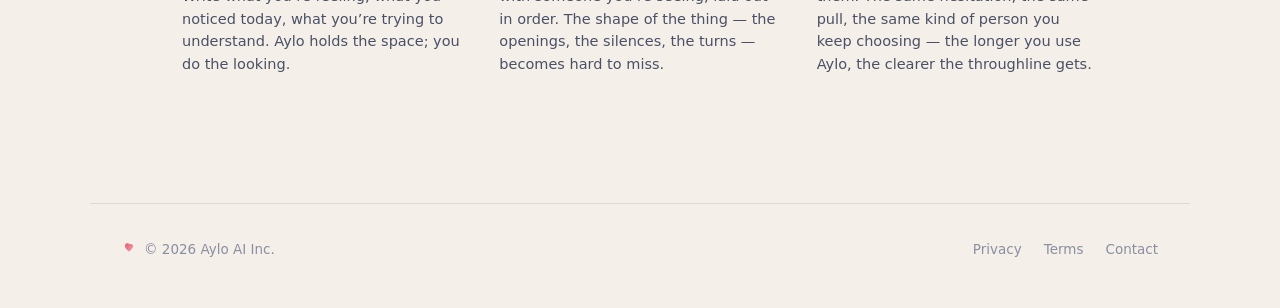
==== commit f7eff2f2: "Replace App Store badge with email waitlist Co-Authored-By: Claude Opus 4.6 (1M context) <noreply@an" ====
--- a/index.html
+++ b/index.html
@@ -81,22 +81,39 @@
     line-height: 1.45;
   }
 
-  /* ── App Store badge ──────────────────────────────── */
-  .store-row { display: inline-flex; align-items: center; gap: 14px; flex-wrap: wrap; justify-content: center; }
-  .store-badge {
-    display: inline-flex; align-items: center; gap: 12px;
-    background: #1E2433; color: #fff;
-    padding: 11px 22px 12px 18px;
-    border-radius: 13px;
-    transition: transform 160ms ease, box-shadow 160ms ease;
-    box-shadow: 0 1px 0 rgba(255,255,255,0.06) inset, 0 6px 24px rgba(30,36,51,0.18);
-  }
-  .store-badge:hover { transform: translateY(-1px); box-shadow: 0 1px 0 rgba(255,255,255,0.06) inset, 0 12px 32px rgba(30,36,51,0.22); }
-  .store-badge .apple { display: inline-flex; }
-  .store-badge .lines { display: flex; flex-direction: column; line-height: 1.05; text-align: left; }
-  .store-badge .small { font-size: 10.5px; opacity: 0.78; letter-spacing: 0.02em; }
-  .store-badge .big { font-size: 19px; font-weight: 500; letter-spacing: -0.01em; margin-top: 2px; }
-  .store-note { font-size: 13px; color: var(--ink-soft); }
+  /* ── Waitlist ────────────────────────────────────── */
+  .waitlist { text-align: center; }
+  .waitlist-label {
+    font-size: 15px; color: var(--ink-mid); margin-bottom: 14px;
+    letter-spacing: -0.01em;
+  }
+  .waitlist-form {
+    display: inline-flex; align-items: center; gap: 0;
+    background: var(--card); border: 1px solid var(--line);
+    border-radius: 14px; overflow: hidden;
+    box-shadow: 0 4px 18px rgba(30,36,51,0.06);
+    max-width: 420px; width: 100%;
+  }
+  .waitlist-form input {
+    flex: 1; border: none; outline: none; background: transparent;
+    padding: 14px 18px; font-size: 15px; color: var(--ink);
+    font-family: inherit; min-width: 0;
+  }
+  .waitlist-form input::placeholder { color: var(--ink-soft); }
+  .waitlist-form button {
+    background: var(--accent); color: #fff; border: none;
+    padding: 14px 22px; font-size: 15px; font-weight: 600;
+    font-family: inherit; cursor: pointer;
+    letter-spacing: -0.01em;
+    transition: background 160ms ease;
+    white-space: nowrap;
+  }
+  .waitlist-form button:hover { background: #d44d60; }
+  .waitlist-success {
+    display: none; font-size: 15px; color: var(--accent);
+    font-weight: 500; margin-top: 8px;
+  }
+  .waitlist-note { font-size: 13px; color: var(--ink-soft); margin-top: 10px; }
 
   /* ── Phone mockup ─────────────────────────────────── */
   .phone-stage {
@@ -312,19 +329,14 @@
 
   <p class="sub">Aylo is half mirror, half guide. Bring in the text threads, screenshots, and the questions living rent-free in your head — then sit with what they reveal. You do the noticing. Aylo asks the questions that help you get there.</p>
 
-  <div class="store-row">
-    <a class="store-badge" href="#" aria-label="Download on the App Store">
-      <span class="apple" aria-hidden="true">
-        <svg width="26" height="32" viewBox="0 0 28 34" fill="#fff">
-          <path d="M22.4 18.1c0-3.7 3-5.4 3.1-5.5-1.7-2.5-4.4-2.8-5.3-2.9-2.3-.2-4.4 1.3-5.6 1.3-1.2 0-2.9-1.3-4.8-1.2-2.5 0-4.7 1.4-6 3.7-2.6 4.4-.7 11 1.8 14.7 1.2 1.8 2.7 3.8 4.6 3.7 1.9-.1 2.5-1.2 4.8-1.2 2.2 0 2.8 1.2 4.8 1.2 2 0 3.3-1.8 4.5-3.6 1.4-2.1 2-4.1 2-4.2-.1 0-3.9-1.5-3.9-6zM18.8 7.5c1-1.2 1.7-2.9 1.5-4.6-1.5.1-3.3 1-4.3 2.2-1 1.1-1.8 2.8-1.6 4.5 1.7.2 3.4-.9 4.4-2.1z"/>
-        </svg>
-      </span>
-      <span class="lines">
-        <span class="small">Download on the</span>
-        <span class="big">App Store</span>
-      </span>
-    </a>
-
+  <div class="waitlist">
+    <p class="waitlist-label">Available soon on iOS</p>
+    <form class="waitlist-form" onsubmit="handleWaitlist(event)">
+      <input type="email" placeholder="Your email" required>
+      <button type="submit">Notify me</button>
+    </form>
+    <p class="waitlist-success" id="waitlistSuccess">You're on the list. We'll be in touch.</p>
+    <p class="waitlist-note">No spam — just one email when we launch.</p>
   </div>
 
   <!-- ─────────── Phone ─────────── -->
@@ -466,5 +478,18 @@
   </div>
 </footer>
 
+<script>
+function handleWaitlist(e) {
+  e.preventDefault();
+  const form = e.target;
+  const email = form.querySelector('input').value;
+  // For now, just show success — hook up to a real backend later
+  form.style.display = 'none';
+  document.getElementById('waitlistSuccess').style.display = 'block';
+  document.querySelector('.waitlist-note').style.display = 'none';
+  // Log to console so you can see submissions during testing
+  console.log('Waitlist signup:', email);
+}
+</script>
 </body>
 </html>
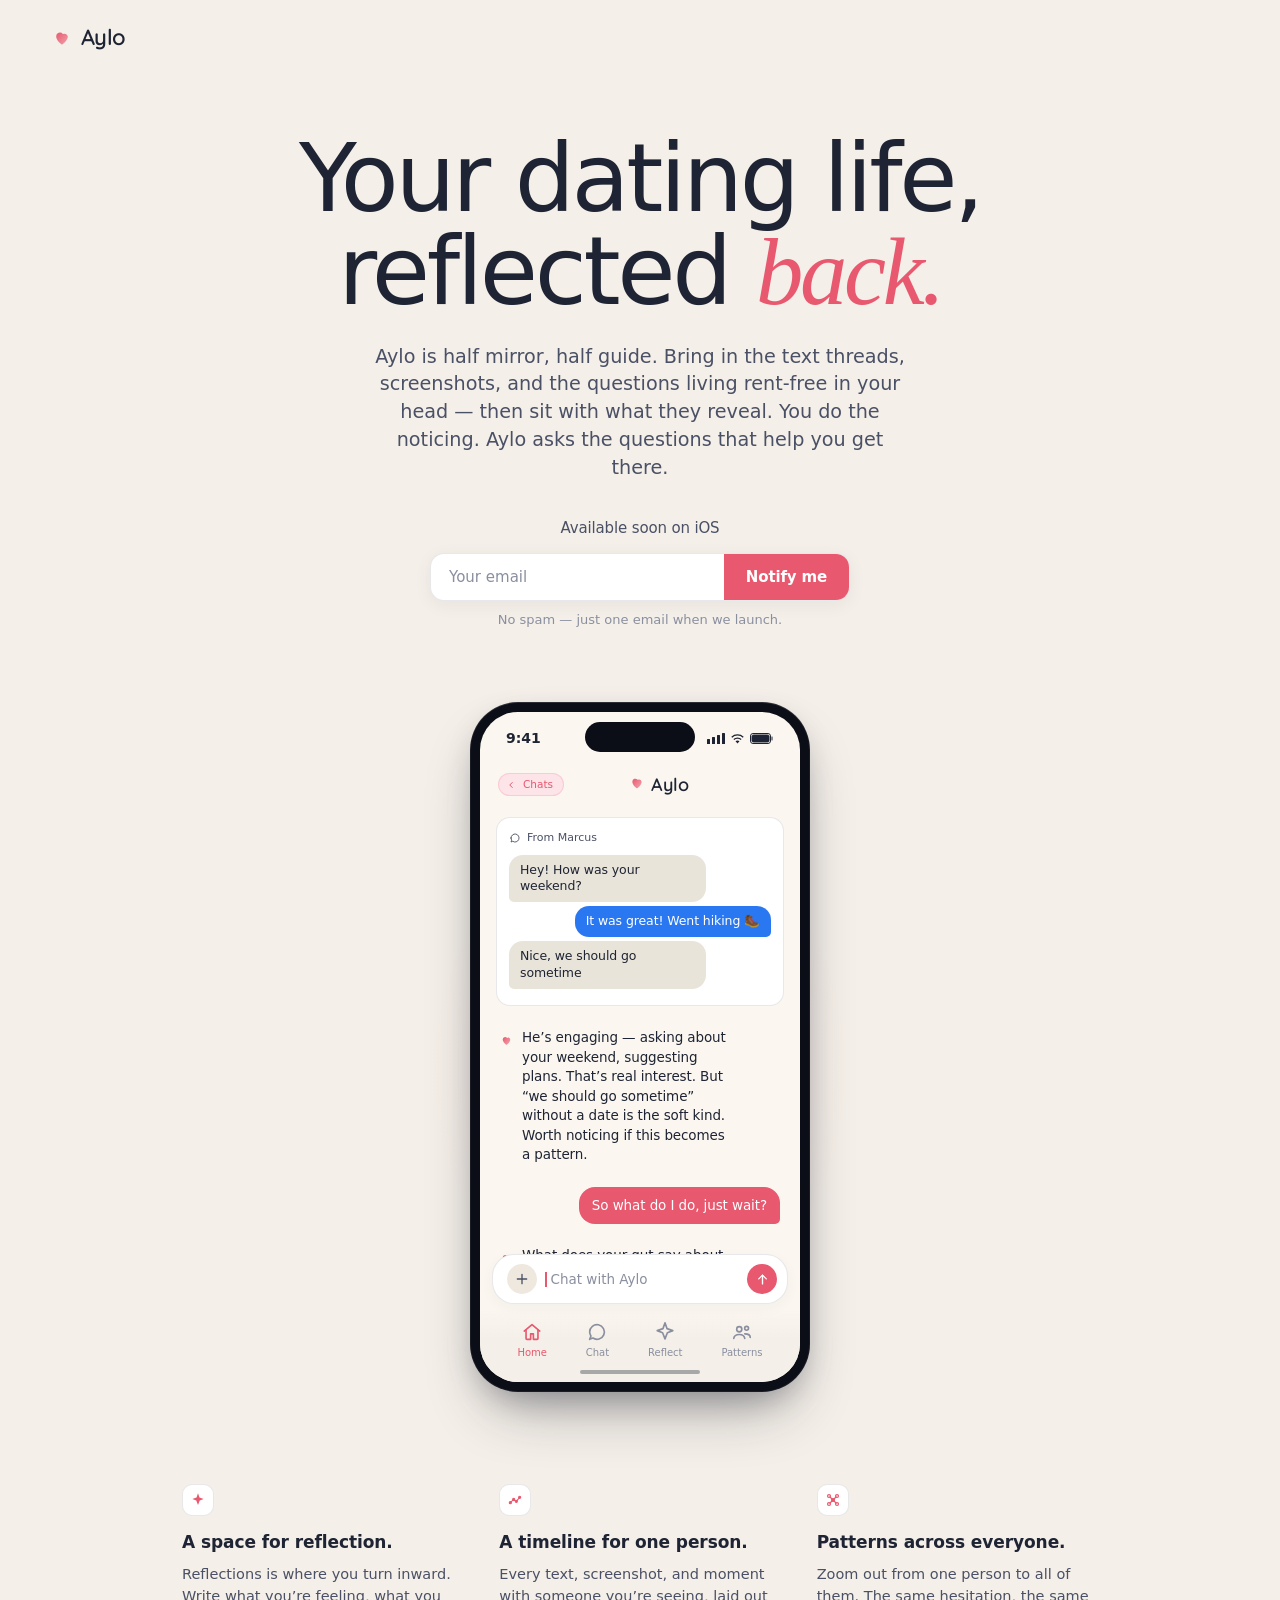
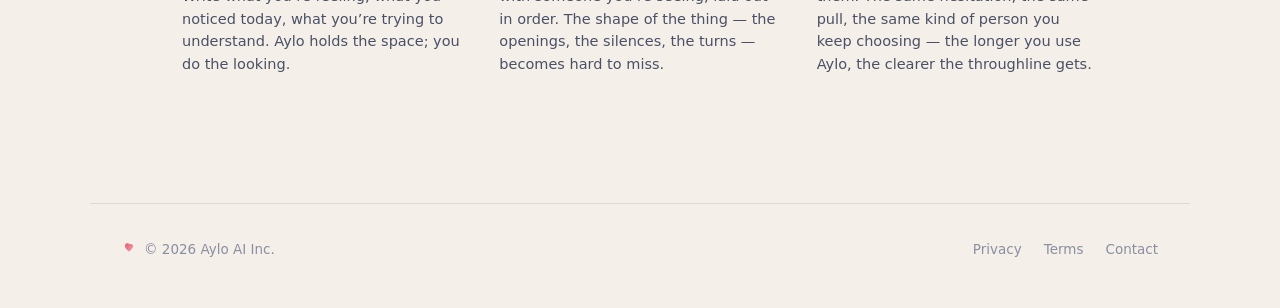
==== commit 21ab2748: "Update tab names in phone mockup, remove Google from privacy Co-Authored-By: Claude Opus 4.6 (1M con" ====
--- a/index.html
+++ b/index.html
@@ -409,19 +409,19 @@
         <div class="tabbar">
           <div class="tab active">
             <svg viewBox="0 0 24 24" fill="none" stroke="currentColor" stroke-width="1.8" stroke-linecap="round" stroke-linejoin="round"><path d="M3.5 11 12 4l8.5 7"/><path d="M5.5 10v9a1 1 0 0 0 1 1h4v-6h3v6h4a1 1 0 0 0 1-1v-9"/></svg>
-            HQ
+            Home
           </div>
           <div class="tab">
             <svg viewBox="0 0 24 24" fill="none" stroke="currentColor" stroke-width="1.8" stroke-linecap="round" stroke-linejoin="round"><path d="M4 12a8 8 0 1 1 3.5 6.6L4 20l1.4-3.6A7.96 7.96 0 0 1 4 12z"/></svg>
-            Chats
+            Chat
           </div>
           <div class="tab">
             <svg viewBox="0 0 24 24" fill="none" stroke="currentColor" stroke-width="1.8" stroke-linecap="round" stroke-linejoin="round"><path d="M12 2l2.2 6.3L20.5 10.5l-5.9 2.3L12 19.5l-2.6-6.7L3.5 10.5l6.3-2.2z"/></svg>
-            Reflections
+            Reflect
           </div>
           <div class="tab">
             <svg viewBox="0 0 24 24" fill="none" stroke="currentColor" stroke-width="1.8" stroke-linecap="round" stroke-linejoin="round"><circle cx="9" cy="9" r="2.8"/><path d="M3 19c.5-3 3-4.3 6-4.3s5.5 1.3 6 4.3"/><circle cx="17" cy="8" r="2.1"/><path d="M15 14c3 0 6 1.1 6 4"/></svg>
-            People
+            Patterns
           </div>
         </div>
         <div class="home-ind"></div>
@@ -479,16 +479,38 @@
 </footer>
 
 <script>
-function handleWaitlist(e) {
+async function handleWaitlist(e) {
   e.preventDefault();
   const form = e.target;
+  const btn = form.querySelector('button');
   const email = form.querySelector('input').value;
-  // For now, just show success — hook up to a real backend later
-  form.style.display = 'none';
-  document.getElementById('waitlistSuccess').style.display = 'block';
-  document.querySelector('.waitlist-note').style.display = 'none';
-  // Log to console so you can see submissions during testing
-  console.log('Waitlist signup:', email);
+
+  btn.textContent = '...';
+  btn.disabled = true;
+
+  try {
+    const res = await fetch('https://bvddesbtjgidskpdylht.supabase.co/rest/v1/waitlist', {
+      method: 'POST',
+      headers: {
+        'Content-Type': 'application/json',
+        'apikey': 'eyJhbGciOiJIUzI1NiIsInR5cCI6IkpXVCJ9.eyJpc3MiOiJzdXBhYmFzZSIsInJlZiI6ImJ2ZGRlc2J0amdpZHNrcGR5bGh0Iiwicm9sZSI6ImFub24iLCJpYXQiOjE3Nzc1OTg1MTUsImV4cCI6MjA5MzE3NDUxNX0.-eKecTb3aWhmVv8kJH4Nr8Tq4zSL19-0YB0ihz6wX5g',
+        'Prefer': 'return=minimal',
+      },
+      body: JSON.stringify({ email }),
+    });
+
+    if (res.ok || res.status === 409) {
+      form.style.display = 'none';
+      document.getElementById('waitlistSuccess').style.display = 'block';
+      document.querySelector('.waitlist-note').style.display = 'none';
+    } else {
+      btn.textContent = 'Notify me';
+      btn.disabled = false;
+    }
+  } catch {
+    btn.textContent = 'Notify me';
+    btn.disabled = false;
+  }
 }
 </script>
 </body>
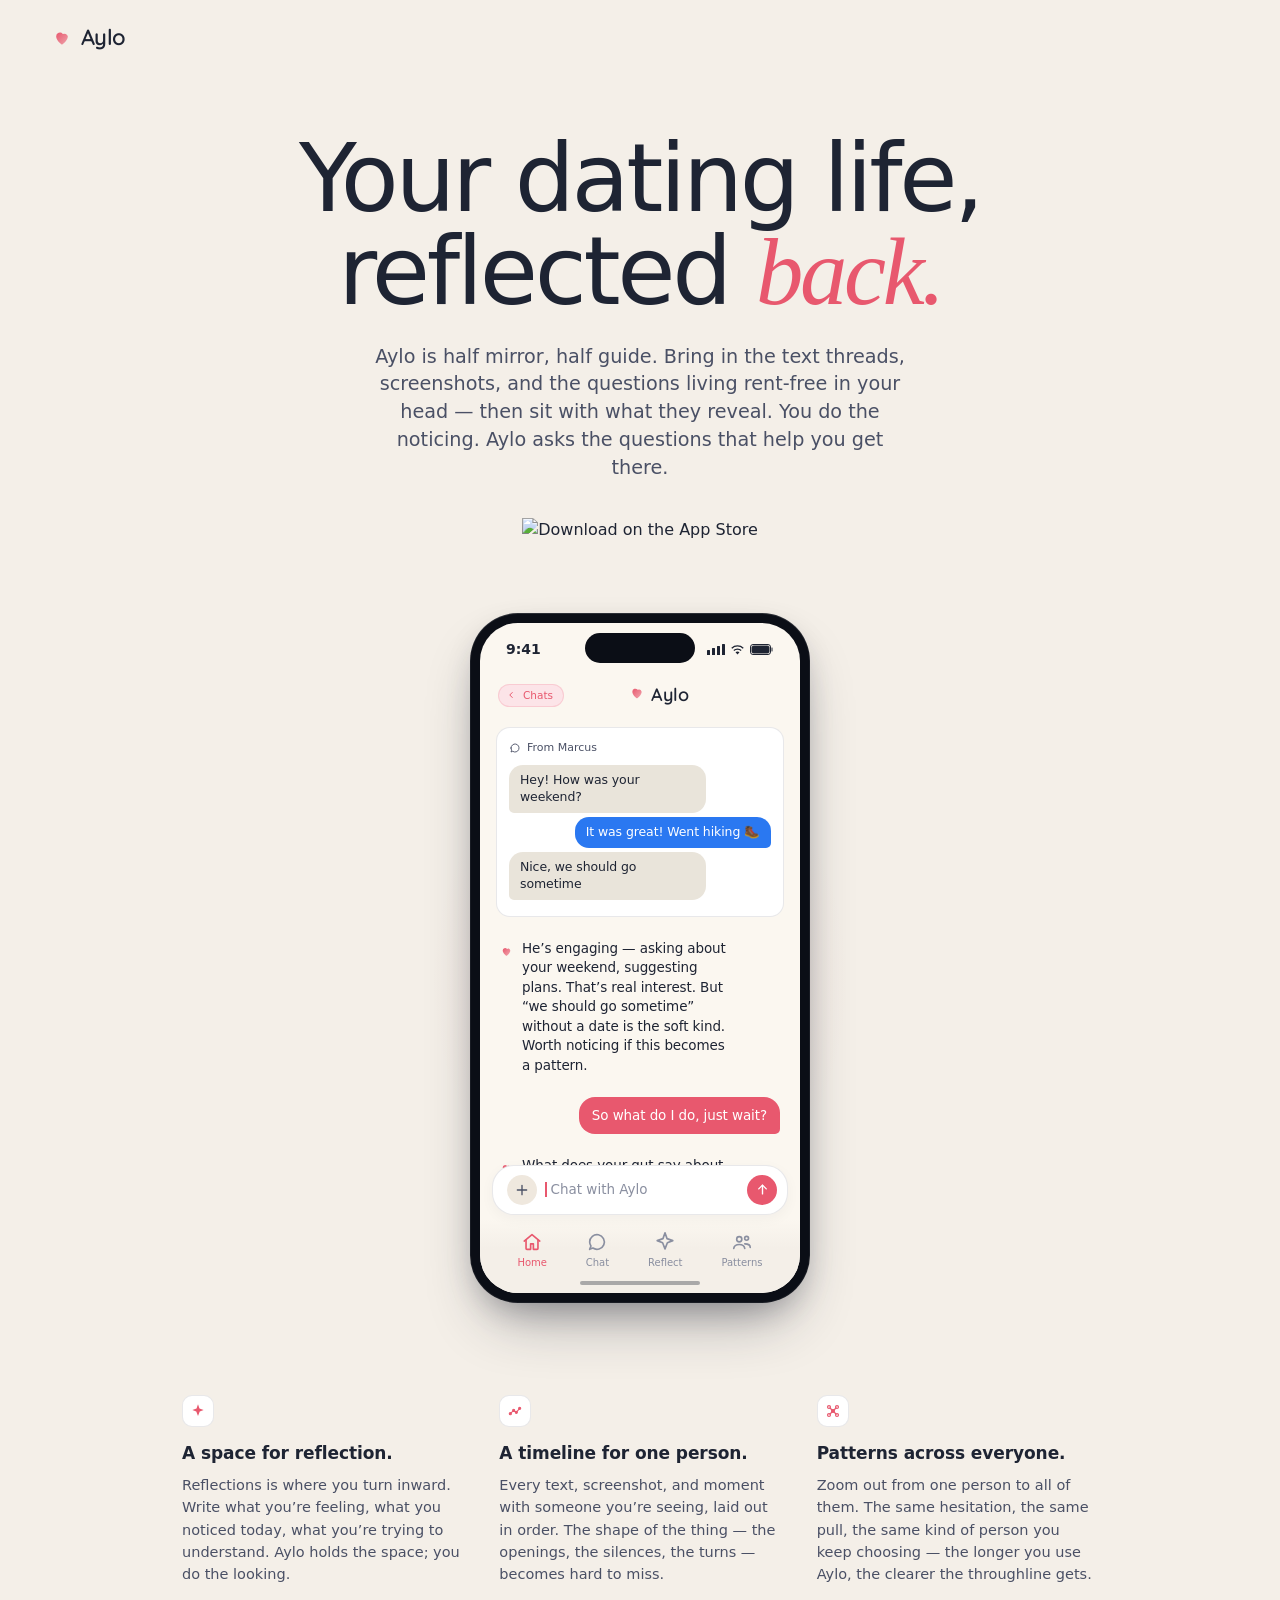
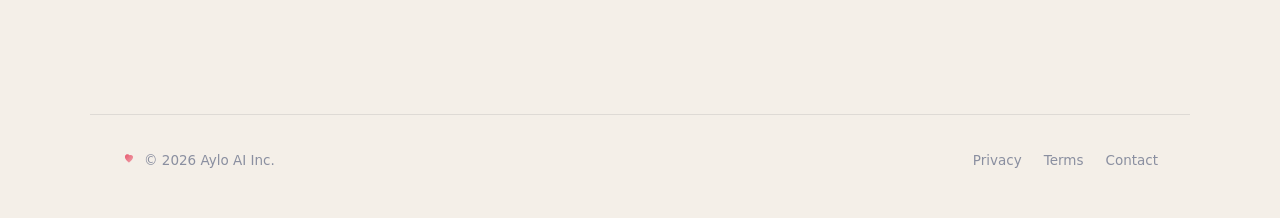
==== commit da1a9f06: "Replace waitlist with App Store download link Co-Authored-By: Claude Opus 4.6 <noreply@anthropic.com" ====
--- a/index.html
+++ b/index.html
@@ -81,39 +81,13 @@
     line-height: 1.45;
   }
 
-  /* ── Waitlist ────────────────────────────────────── */
-  .waitlist { text-align: center; }
-  .waitlist-label {
-    font-size: 15px; color: var(--ink-mid); margin-bottom: 14px;
-    letter-spacing: -0.01em;
-  }
-  .waitlist-form {
-    display: inline-flex; align-items: center; gap: 0;
-    background: var(--card); border: 1px solid var(--line);
-    border-radius: 14px; overflow: hidden;
-    box-shadow: 0 4px 18px rgba(30,36,51,0.06);
-    max-width: 420px; width: 100%;
-  }
-  .waitlist-form input {
-    flex: 1; border: none; outline: none; background: transparent;
-    padding: 14px 18px; font-size: 15px; color: var(--ink);
-    font-family: inherit; min-width: 0;
-  }
-  .waitlist-form input::placeholder { color: var(--ink-soft); }
-  .waitlist-form button {
-    background: var(--accent); color: #fff; border: none;
-    padding: 14px 22px; font-size: 15px; font-weight: 600;
-    font-family: inherit; cursor: pointer;
-    letter-spacing: -0.01em;
-    transition: background 160ms ease;
-    white-space: nowrap;
-  }
-  .waitlist-form button:hover { background: #d44d60; }
-  .waitlist-success {
-    display: none; font-size: 15px; color: var(--accent);
-    font-weight: 500; margin-top: 8px;
-  }
-  .waitlist-note { font-size: 13px; color: var(--ink-soft); margin-top: 10px; }
+  /* ── Download ────────────────────────────────────── */
+  .download { text-align: center; }
+  .app-store-btn {
+    display: inline-block;
+    transition: opacity 160ms ease;
+  }
+  .app-store-btn:hover { opacity: 0.8; }
 
   /* ── Phone mockup ─────────────────────────────────── */
   .phone-stage {
@@ -329,14 +303,10 @@
 
   <p class="sub">Aylo is half mirror, half guide. Bring in the text threads, screenshots, and the questions living rent-free in your head — then sit with what they reveal. You do the noticing. Aylo asks the questions that help you get there.</p>
 
-  <div class="waitlist">
-    <p class="waitlist-label">Available soon on iOS</p>
-    <form class="waitlist-form" onsubmit="handleWaitlist(event)">
-      <input type="email" placeholder="Your email" required>
-      <button type="submit">Notify me</button>
-    </form>
-    <p class="waitlist-success" id="waitlistSuccess">You're on the list. We'll be in touch.</p>
-    <p class="waitlist-note">No spam — just one email when we launch.</p>
+  <div class="download">
+    <a href="https://apps.apple.com/us/app/aylo-dating/id6778635795" class="app-store-btn" target="_blank" rel="noopener">
+      <img src="https://tools.applemediaservices.com/api/badges/download-on-the-app-store/black/en-us?size=250x83" alt="Download on the App Store" height="54">
+    </a>
   </div>
 
   <!-- ─────────── Phone ─────────── -->
@@ -478,40 +448,5 @@
   </div>
 </footer>
 
-<script>
-async function handleWaitlist(e) {
-  e.preventDefault();
-  const form = e.target;
-  const btn = form.querySelector('button');
-  const email = form.querySelector('input').value;
-
-  btn.textContent = '...';
-  btn.disabled = true;
-
-  try {
-    const res = await fetch('https://bvddesbtjgidskpdylht.supabase.co/rest/v1/waitlist', {
-      method: 'POST',
-      headers: {
-        'Content-Type': 'application/json',
-        'apikey': 'eyJhbGciOiJIUzI1NiIsInR5cCI6IkpXVCJ9.eyJpc3MiOiJzdXBhYmFzZSIsInJlZiI6ImJ2ZGRlc2J0amdpZHNrcGR5bGh0Iiwicm9sZSI6ImFub24iLCJpYXQiOjE3Nzc1OTg1MTUsImV4cCI6MjA5MzE3NDUxNX0.-eKecTb3aWhmVv8kJH4Nr8Tq4zSL19-0YB0ihz6wX5g',
-        'Prefer': 'return=minimal',
-      },
-      body: JSON.stringify({ email }),
-    });
-
-    if (res.ok || res.status === 409) {
-      form.style.display = 'none';
-      document.getElementById('waitlistSuccess').style.display = 'block';
-      document.querySelector('.waitlist-note').style.display = 'none';
-    } else {
-      btn.textContent = 'Notify me';
-      btn.disabled = false;
-    }
-  } catch {
-    btn.textContent = 'Notify me';
-    btn.disabled = false;
-  }
-}
-</script>
 </body>
 </html>
